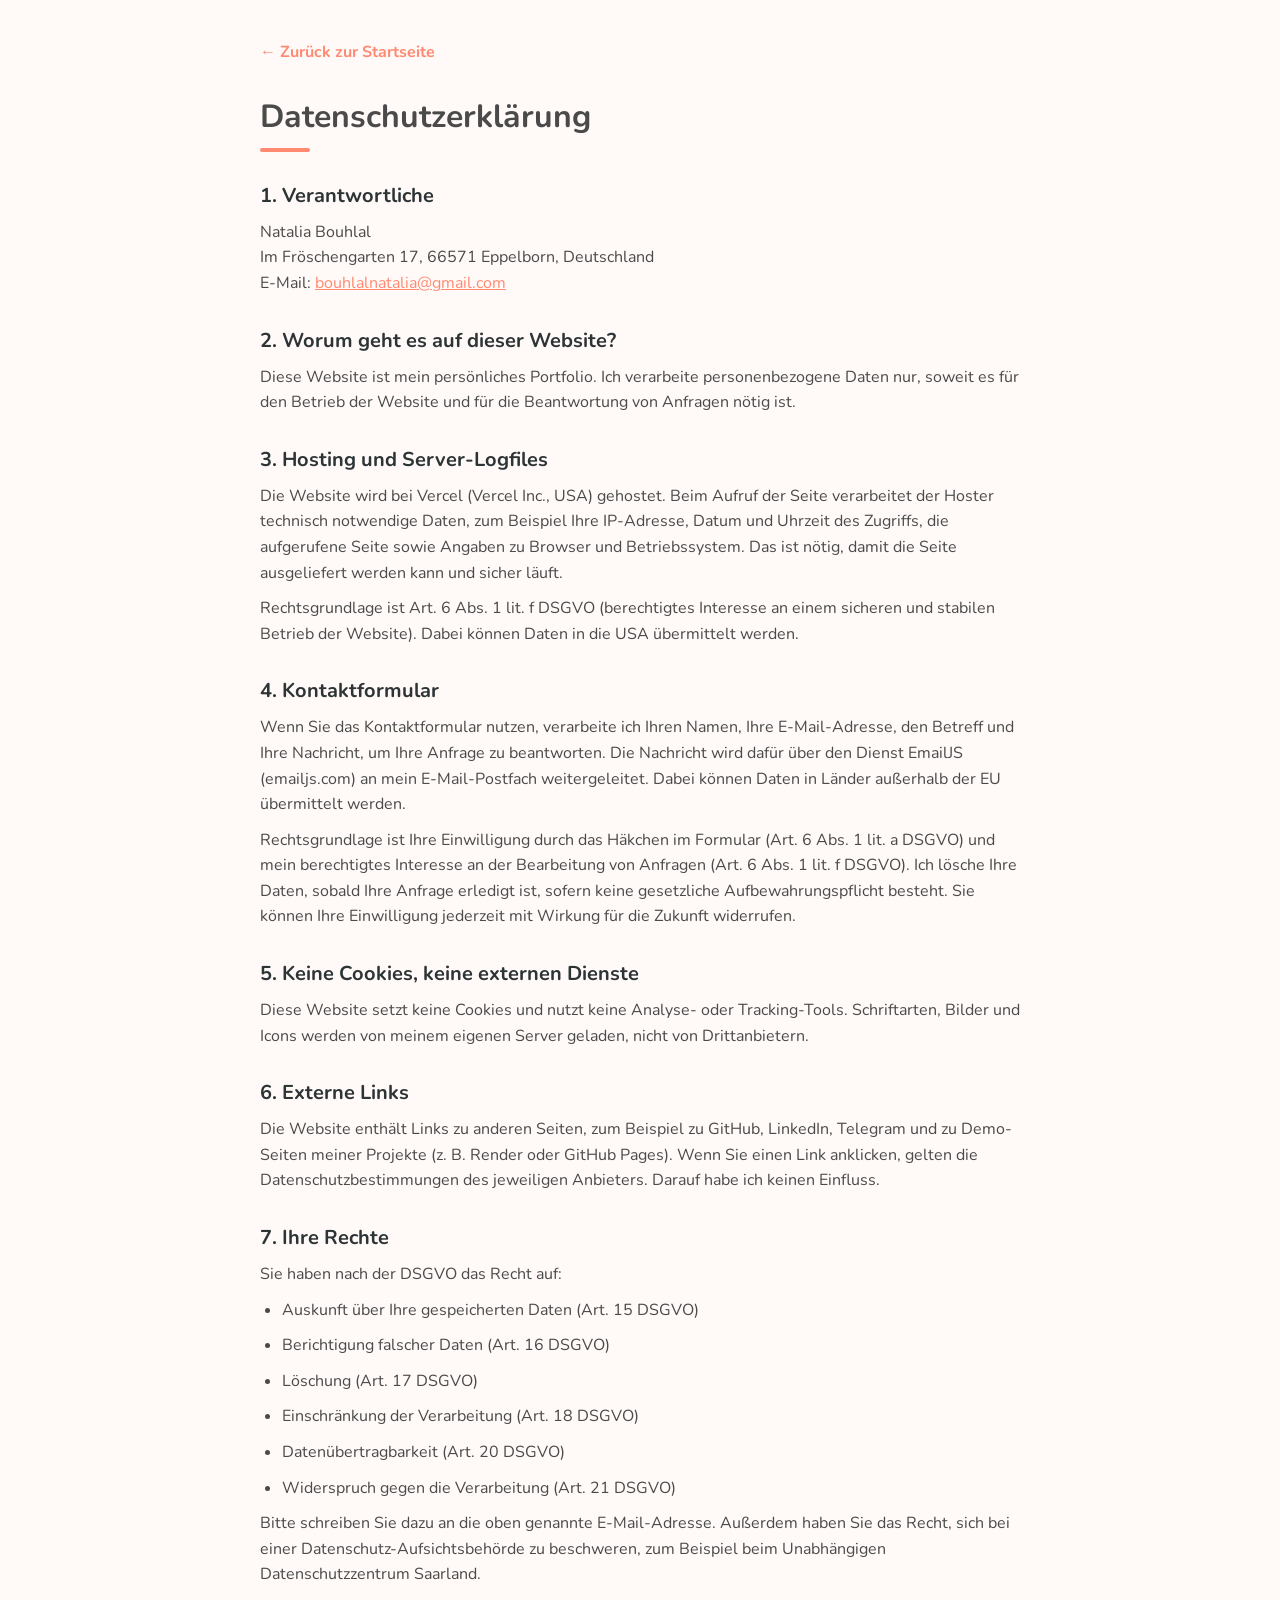
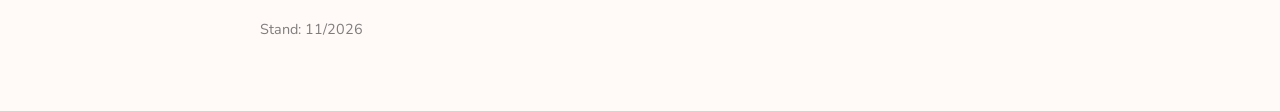
==== datenschutz.html @ 674a7974 "Add local Nunito fonts, favicon, and legal pages" ====
<!DOCTYPE html>
<html lang="de">

<head>
  <meta charset="UTF-8">
  <meta name="viewport" content="width=device-width, initial-scale=1.0">
  <title>Datenschutzerklärung | Natalia Bouhlal</title>
  <meta name="description" content="Datenschutzerklärung der Portfolio-Website von Natalia Bouhlal.">
  <link rel="icon" href="favicon.ico" type="image/x-icon">
  <link rel="stylesheet" href="style.css">
</head>

<body>
  <main class="legal-page">
    <a class="legal-back" href="index.html">← Zurück zur Startseite</a>

    <h1>Datenschutzerklärung</h1>

    <!--
      ENTWURF: Dieser Text beschreibt, was die Seite technisch tut.
      Bitte vor der Veröffentlichung mit einem Datenschutz-Generator
      (z. B. eRecht24) abgleichen und prüfen, besonders:
        - Abschnitt "Hosting" (Vertrag mit Vercel, Datenübermittlung in die USA)
        - Abschnitt "Kontaktformular" (Rechtsgrundlage, Löschfristen, EmailJS)
        - Name und Anschrift der zuständigen Aufsichtsbehörde
      Abschnitt "Keine Cookies, keine externen Dienste" stimmt nur, wenn die
      Schriftdateien im Ordner fonts/ liegen (siehe fonts/README.txt).
    -->

    <h2>1. Verantwortliche</h2>
    <p>
      Natalia Bouhlal<br>
      Im Fröschengarten 17, 66571 Eppelborn, Deutschland<br>
      E-Mail: <a href="mailto:bouhlalnatalia@gmail.com">bouhlalnatalia@gmail.com</a>
    </p>

    <h2>2. Worum geht es auf dieser Website?</h2>
    <p>
      Diese Website ist mein persönliches Portfolio. Ich verarbeite personenbezogene Daten nur,
      soweit es für den Betrieb der Website und für die Beantwortung von Anfragen nötig ist.
    </p>

    <h2>3. Hosting und Server-Logfiles</h2>
    <p>
      Die Website wird bei Vercel (Vercel Inc., USA) gehostet. Beim Aufruf der Seite verarbeitet der Hoster
      technisch notwendige Daten, zum Beispiel Ihre IP-Adresse, Datum und Uhrzeit des Zugriffs, die aufgerufene
      Seite sowie Angaben zu Browser und Betriebssystem. Das ist nötig, damit die Seite ausgeliefert werden kann
      und sicher läuft.
    </p>
    <p>
      Rechtsgrundlage ist Art. 6 Abs. 1 lit. f DSGVO (berechtigtes Interesse an einem sicheren und stabilen Betrieb
      der Website). Dabei können Daten in die USA übermittelt werden.
    </p>

    <h2>4. Kontaktformular</h2>
    <p>
      Wenn Sie das Kontaktformular nutzen, verarbeite ich Ihren Namen, Ihre E-Mail-Adresse, den Betreff und
      Ihre Nachricht, um Ihre Anfrage zu beantworten. Die Nachricht wird dafür über den Dienst EmailJS
      (emailjs.com) an mein E-Mail-Postfach weitergeleitet. Dabei können Daten in Länder außerhalb der EU
      übermittelt werden.
    </p>
    <p>
      Rechtsgrundlage ist Ihre Einwilligung durch das Häkchen im Formular (Art. 6 Abs. 1 lit. a DSGVO) und mein
      berechtigtes Interesse an der Bearbeitung von Anfragen (Art. 6 Abs. 1 lit. f DSGVO). Ich lösche Ihre Daten,
      sobald Ihre Anfrage erledigt ist, sofern keine gesetzliche Aufbewahrungspflicht besteht.
      Sie können Ihre Einwilligung jederzeit mit Wirkung für die Zukunft widerrufen.
    </p>

    <h2>5. Keine Cookies, keine externen Dienste</h2>
    <p>
      Diese Website setzt keine Cookies und nutzt keine Analyse- oder Tracking-Tools. Schriftarten, Bilder und Icons
      werden von meinem eigenen Server geladen, nicht von Drittanbietern.
    </p>

    <h2>6. Externe Links</h2>
    <p>
      Die Website enthält Links zu anderen Seiten, zum Beispiel zu GitHub, LinkedIn, Telegram und zu Demo-Seiten
      meiner Projekte (z. B. Render oder GitHub Pages). Wenn Sie einen Link anklicken, gelten die
      Datenschutzbestimmungen des jeweiligen Anbieters. Darauf habe ich keinen Einfluss.
    </p>

    <h2>7. Ihre Rechte</h2>
    <p>Sie haben nach der DSGVO das Recht auf:</p>
    <ul>
      <li>Auskunft über Ihre gespeicherten Daten (Art. 15 DSGVO)</li>
      <li>Berichtigung falscher Daten (Art. 16 DSGVO)</li>
      <li>Löschung (Art. 17 DSGVO)</li>
      <li>Einschränkung der Verarbeitung (Art. 18 DSGVO)</li>
      <li>Datenübertragbarkeit (Art. 20 DSGVO)</li>
      <li>Widerspruch gegen die Verarbeitung (Art. 21 DSGVO)</li>
    </ul>
    <p>
      Bitte schreiben Sie dazu an die oben genannte E-Mail-Adresse. Außerdem haben Sie das Recht, sich bei einer
      Datenschutz-Aufsichtsbehörde zu beschweren, zum Beispiel beim Unabhängigen Datenschutzzentrum Saarland.
    </p>

    <p class="legal-date">Stand: 11/2026</p>
  </main>
</body>

</html>
---- style.css ----
/*Глобальные стили*/
/* Schrift Nunito: lokal eingebunden (Dateien siehe fonts/README.txt) */
@font-face {
    font-family: 'Nunito';
    font-style: normal;
    font-weight: 200 1000;
    font-display: swap;
    src: url('./fonts/nunito-latin-wght-normal.woff2') format('woff2');
    unicode-range: U+0000-00FF, U+0131, U+0152-0153, U+02BB-02BC, U+02C6, U+02DA, U+02DC, U+0304, U+0308, U+0329, U+2000-206F, U+20AC, U+2122, U+2191, U+2193, U+2212, U+2215, U+FEFF, U+FFFD;
}
@font-face {
    font-family: 'Nunito';
    font-style: normal;
    font-weight: 200 1000;
    font-display: swap;
    src: url('./fonts/nunito-cyrillic-wght-normal.woff2') format('woff2');
    unicode-range: U+0301, U+0400-045F, U+0490-0491, U+04B0-04B1, U+2116;
}

* {
    margin: 0;
    padding: 0;
    box-sizing: border-box;
    font-family: 'Nunito', sans-serif;
}

html {
    scroll-behavior: smooth;
}

:root {
    --primary-color: #FF8A71;
    --accent-blue: #B4E1F0;
    --bg-light: #FFF9F8;
    --text-dark: #4A4A4A;
    --text-details: "Подробнее →";
}

body {
    background-color: var(--bg-light);
    color: var(--text-dark);
    line-height: 1.6;
    overflow-x: hidden;

}

/* Если переключили на EN */
body[data-lang="en"] {
    --text-details: "Details →";
}

/* Если переключили на DE */
body[data-lang="de"] {
    --text-details: "Details →";
}

/* Применяем к кнопке */
.btn-details::before {
    content: var(--text-details);
    display: inline-block;
    margin-right: 5px;
}


section {
    padding: 10px 15px;
    margin: 0 auto;
    width: 100%;
    max-width: 900px;
    width: 100%;
    scroll-margin-top: 80px;
    opacity: 0;
    transform: translateY(30px);
    transition: all 0.8s ease-out;
}

section.show {
    opacity: 1;
    transform: translateY(0);
}

h2 {
    font-size: clamp(1.5rem, 3vw, 2.5rem);
    color: #2D3436;
    margin-bottom: 30px;
    position: relative;
    scroll-margin-top: 80px;
}

h2::after {
    content: '';
    position: absolute;
    bottom: 3px;
    left: 3%;
    transform: translateX(-50%);
    width: 50px;
    height: 4px;
    background: var(--primary-color);
    border-radius: 2px;
}

/*Шапка профиля (Header & Navigation)*/

header {
    position: fixed;
    z-index: 999;
    width: 100%;
    top: 0;
    left: 0;
    background: rgba(255, 255, 255, 0.75);
    backdrop-filter: blur(12px);
    z-index: 1000;
    padding: 5px 5%;
    box-shadow: 0 2px 5px rgba(0, 0, 0, 0.05);
    transition: transform 0.3s ease, background 0.3s ease;

}

.navbar {
    display: flex;
    justify-content: space-between;
    align-items: center;
    padding: 0 clamp(10px, 3vw, 40px);
    position: relative;
    z-index: 1000;
}

/* Список меню */
.nav-menu {
    position: static;
    /* обычная позиция на больших экранах */
    display: flex;
    /* горизонтальный список */
    gap: 15px;
    margin: 0;
    padding: 0;
    list-style: none;
}

.burger.active+.nav-menu,
.nav-menu.active {
    opacity: 1;
    pointer-events: auto;
}

.nav-menu li a {
    position: relative;
    letter-spacing: 0.3px;
    text-decoration: none;
    color: #333;
    transition: color 0.3s;
}

.nav-menu li a::after {
    content: "";
    position: absolute;
    left: 0;
    bottom: -4px;
    width: 0%;
    height: 2px;
    background: var(--primary-color);
    transition: width 0.3s ease;
}

.nav-menu li a:hover::after {
    width: 100%;
    color: var(--primary-color);
}


/* Бургер */
.burger {
    display: none;
    flex-direction: column;
    gap: 5px;
    cursor: pointer;
    z-index: 1100;
}

.burger span {
    width: 25px;
    height: 3px;
    background: #333;
    border-radius: 2px;
    transition: all 0.3s ease;
}

/* анимация крестика */
.burger.active span:nth-child(1) {
    transform: rotate(45deg) translate(5px, 5px);
}

.burger.active span:nth-child(2) {
    opacity: 0;
}

.burger.active span:nth-child(3) {
    transform: rotate(-45deg) translate(5px, -5px);
}


.lang-switcher select {
    padding: 6px 35px;
    border-radius: 12px;
    border: 1px solid #ccc;
    background-color: white;
    font-size: 0.9rem;
    cursor: pointer;
    appearance: none;
    background-image: url('data:image/svg+xml;utf8,<svg fill="%23636E72" height="12" viewBox="0 0 24 24" width="12" xmlns="http://www.w3.org/2000/svg"><path d="M7 10l5 5 5-5z"/></svg>');
    background-repeat: no-repeat;
    background-position: right 10px center;
    background-size: 12px;
}


/* === Оверлей при открытом меню === */
.nav-overlay {
    position: fixed;
    top: 0;
    left: 0;
    width: 100%;
    height: 100%;
    background: rgba(0, 0, 0, 0.1);
    opacity: 0;
    pointer-events: none;
    transition: opacity 0.3s ease;
    z-index: 998;
}

.nav-overlay.active {
    opacity: 1;
    pointer-events: auto;
}

/* Кастомный выпадающий список */
/* === NAV RIGHT === */
.nav-right {
    display: flex;
    align-items: center;
}

/* === WRAPPER === */
.custom-select-wrapper {
    position: relative;
    width: 120px;
    font-size: 14px;
    user-select: none;
}

/* === SELECT CONTAINER === */
.custom-select {
    position: relative;
    cursor: pointer;
    z-index: 1000;
}

/* === SELECTED (VISIBLE PART) === */
.selected {
    display: flex;
    align-items: center;
    justify-content: space-between;
    gap: 8px;
    padding: 8px 12px;
    background: #fff;
    border: 1px solid #ddd;
    border-radius: 10px;

    transition: all 0.25s ease;
    box-shadow: 0 2px 6px rgba(0, 0, 0, 0.05);
}

.selected:active {
    transform: scale(0.97);
}

.selected:hover {
    border-color: #999;
}

/* Активное состояние */
.custom-select.open .selected {
    border-color: #666;
    box-shadow: 0 4px 14px rgba(0, 0, 0, 0.12);
}

/* === FLAG === */
.flag-img {
    width: 18px;
    height: 18px;
    object-fit: cover;
    border-radius: 50%;
    transition: transform 0.2s ease;
}

/* === LANGUAGE CODE === */
.lang-code {
    flex-grow: 1;
    font-weight: 500;
}

/* === ARROW === */
.arrow {
    font-size: 10px;
    transition: transform 0.25s ease;
}

/* Поворот стрелки */
.custom-select.open .arrow {
    transform: rotate(180deg);
}

/* === DROPDOWN === */
.options {
    position: absolute;
    top: 100%;
    left: 0;
    width: 100%;

    background: #fff;
    border: 1px solid rgba(0, 0, 0, 0.08);
    border-radius: 10px;

    list-style: none;
    padding: 6px 0;
    margin: 0;

    box-shadow: 0 6px 18px rgba(0, 0, 0, 0.1);
    z-index: 1001;

    /* анимация */
    opacity: 0;
    transform: translateY(-10px);
    pointer-events: none;
    transition: all 0.25s ease;
    backdrop-filter: blur(10px);
}

/* OPEN STATE */
.custom-select.open .options {
    opacity: 1;
    transform: translateY(0);
    pointer-events: auto;
}

/* === OPTION ITEM === */
.options li {
    display: flex;
    align-items: center;
    gap: 10px;

    padding: 8px 12px;
    margin: 2px 6px;
    border-radius: 6px;
    white-space: nowrap;
    cursor: pointer;
    transition: all 0.2s ease;
}

/* hover */
.options li:hover {
    background: #f5f5f5;
    transform: translateX(2px);
}

/* активный язык */
.options li.active {
    background: #e0e0e0;
    font-weight: 600;
    border-left: 3px solid #666;
}

.options li:hover .flag-img {
    transform: scale(1.1);
}

/* Главный экран (Hero Section)*/

#hero {
    position: relative;
    display: flex;
    align-items: center;
    justify-content: space-between;
    margin-top: 0px;
    border-radius: 0 0 20px 20px;
    padding: 0px;
    overflow: hidden;
    z-index: 1;
}

/* Живой градиент на фоне */
#hero::before {
    content: "";
    position: absolute;
    inset: -50%;
    z-index: -2;
    background: radial-gradient(circle at 20% 30%, #FFB496 0%, transparent 40%),
        radial-gradient(circle at 80% 70%, #B4E1F0 0%, transparent 40%),
        radial-gradient(circle at 50% 50%, #FFF0B4 0%, transparent 50%);
    filter: blur(80px);
    opacity: 0.4;
    animation: moveGradient 15s ease infinite alternate;
}

/* Анимированные пятна (Blobs) */
.blob {
    position: absolute;
    z-index: -1;
    filter: blur(40px);
    opacity: 0.7;
    animation: moveBlob 25s infinite alternate ease-in-out;
}

.blob-1 {
    width: 500px;
    height: 500px;
    background: #FF8A71;
    top: -10%;
    right: -5%;
    border-radius: 30% 70% 70% 30% / 30% 30% 70% 70%;
    animation-duration: 18s;
}

.blob-2 {
    width: 600px;
    height: 600px;
    background: #B4E1F0;
    bottom: -20%;
    left: -10%;
    border-radius: 50% 50% 20% 80% / 25% 80% 20% 75%;
    animation-duration: 22s;
}

.blob-3 {
    width: 350px;
    height: 350px;
    background: #FFF0B4;
    top: 20%;
    left: 15%;
    border-radius: 80% 20% 50% 50% / 50% 50% 80% 20%;
    animation-duration: 15s;
}

.hero-image img {
    width: 100%;
    max-width: clamp(220px, 40vw, 400px);
    height: auto;
    display: block;
    filter: drop-shadow(0 20px 50px rgba(0, 0, 0, 0.1));
    animation: fadeInPhoto 1.5s ease-out;
}

.hero-content {
    position: relative;
    z-index: 10;
    display: flex;
    flex-direction: column;
    align-items: center;
    text-align: center;
    gap: 0px;
}

.hero-content h1 {
    font-size: clamp(1.8rem, 4vw, 3rem);
    color: #2D3436;
    margin: 0;
    line-height: 1.2;
    white-space: nowrap;
}

.hero-content p {
    font-size: clamp(1rem, 1.8vw, 2rem);
    color: #636E72;
    margin: 0;
    line-height: 1.3;
}

#heroSubtitle {
    position: relative;

    display: block;
    width: 100%;
    margin-bottom: 30px;
    height: 4.5em;
}

#typing {
    position: absolute;
    top: 50%;
    left: 50%;
    transform: translate(-50%, -50%);
    width: 100%;
    text-align: center;
    font-size: 1.5rem;
    font-weight: 600;
    color: #636E72;
}

.btn {
    display: inline-block;
    padding: 15px 40px;
    border-radius: 30px;
    text-decoration: none;
    font-weight: bold;
    transition: 0.3s;
}

.hero-buttons {
    display: flex;
    gap: 30px;
    justify-content: center;
    align-items: center;
    flex-wrap: wrap;
}

.hero-buttons .btn {
    max-width: 280px;
    width: 100%;
    display: flex;
    justify-content: center;
    align-items: center;
    border-radius: 10px;
    /* Перекрываем общие 30px для этой секции */
    font-weight: 600;
    font-size: 1.2rem;
    box-shadow: 0 4px 15px rgba(0, 0, 0, 0.1);
}

.hero-buttons .btn-primary {
    background: #FF8A71;
    color: #fff;
    width: 270px;
    display: inline-block;
}

.hero-buttons .btn-secondary {
    background: #B4E1F0;
    color: #2D3436;
    display: inline-block;
    width: 270px;
}

.hero-buttons .btn:hover {
    transform: translateY(-3px);
}

.hero-buttons .btn-primary:hover {
    box-shadow: 0 10px 20px rgba(255, 138, 113, 0.4);
}

.hero-buttons .btn-secondary:hover {
    box-shadow: 0 10px 20px rgba(180, 225, 240, 0.4);
}

@keyframes moveBlob {
    0% {
        transform: translate(0, 0) rotate(0deg) scale(1);
    }

    50% {
        transform: translate(50px, 100px) rotate(90deg) scale(1.1);
    }

    100% {
        transform: translate(-30px, 20px) rotate(180deg) scale(1);
    }
}

@keyframes moveGradient {
    from {
        transform: rotate(0deg) scale(1);
    }

    to {
        transform: rotate(5deg) scale(1.1);
    }
}

@keyframes fadeInPhoto {
    from {
        opacity: 0;
        transform: translateX(50px);
    }

    to {
        opacity: 1;
        transform: translateX(0);
    }
}

/* Обо мне и Навыки (About & Skills)  */

#aboutText,
#aboutExtra1,
#aboutExtra2 {
    line-height: 1.6;
    color: #444;
    font-size: clamp(1rem, 1.2vw, 1.2rem);
    text-align: left;
    hyphens: none;
}

#about p strong {
    color: var(--primary-color);
    font-weight: 700;
}



.skills-title {
    font-size: clamp(1rem, 1.2vw, 1.5rem);
    font-weight: 700;
    color: #2D3436;
    position: relative;
    margin-top: 30px;
    margin-bottom: 35px;
}

.skills-title::after {
    content: '';
    position: absolute;
    bottom: -8px;
    left: 0;
    width: 50px;
    height: 4px;
    background: var(--primary-color);
    border-radius: 2px;
}

.bento-skills {
    display: grid;
    grid-template-columns: repeat(4, 1fr);
    grid-auto-rows: min-content;
    gap: 20px;
    width: 100%;
    max-width: 1200px;
    margin: 40px auto;
    align-items: stretch;
    justify-content: flex-start;
}

.item-front {
    grid-column: 1 / 3;
    grid-row: 1 / 3;
}

.item-back {
    grid-column: 3 / 5;
    grid-row: 1 / 2;
}

.item-db {
    grid-column: 3 / 4;
    grid-row: 2 / 3;
}

.item-ui {
    grid-column: 4 / 5;
    grid-row: 2 / 3;
}

.item-system {
    grid-column: 1 / 2;
    grid-row: 3 / 4;
}

.item-wide {
    grid-column: 2 / 4;
    grid-row: 3 / 4;
}

.card-softskills {
    grid-column: 4 / 5;
    grid-row: 3 / 4;
}

.bento-card {
    background: #ffffff;
    border-radius: 40px;
    padding: 30px;
    border: 1px solid rgba(0, 0, 0, 0.03);
    transition: transform 0.3s ease, box-shadow 0.3s ease;
    display: flex;
    flex-direction: column;
    justify-content: flex-start;
    height: 100%;
}

.bento-card:hover {
    transform: translateY(-5px);
    box-shadow: 0 15px 30px rgba(0, 0, 0, 0.05);
}

.card-content.centered {
    display: flex;
    flex-direction: column;
    align-items: center;
    justify-content: flex-start;
    text-align: center;
    gap: 10px;
    height: 100%;
}

.card-content-horizontal {
    display: flex;
    flex-direction: row;
    align-items: flex-start;
    justify-content: space-between;
    width: 100%;
    height: 100%;
    text-align: left;
}

.text-side {
    display: flex;
    flex-direction: column;
    gap: 5px;
}

.icons-side {
    display: flex;
    gap: 20px;
    align-items: center;
    margin: auto;
}

.ai-large-icon {
    width: 80px;
    height: auto;
    display: block;
    margin: 25px auto;
}

.skill-icon-med {
    height: 50px;
    width: auto;
}

.skill-icon-small {
    height: 40px;
    width: auto;
}

.icon-row,
.icon-row-med {
    display: flex;
    gap: 15px;
    margin: 10px 0;
}

.icon-row img {
    height: 35px;
}

.icon-row-med img {
    height: 45px;
}

.highlight-blue,
.highlight-teal {
    background: linear-gradient(135deg, #FFF9F5 0%, #FFEDDC 100%);
    border: 1px solid rgba(255, 142, 122, 0.35);
}

.highlight-green,
.highlight-purple {
    background: linear-gradient(135deg, #F9FDFF 0%, #E8F7FF 100%);
    border: 1px solid rgba(119, 204, 241, 0.4);
}

.highlight-orange,
.highlight-grey {
    background: linear-gradient(135deg, #FFFFFF 0%, #F5F5F5 100%);
    border: 1px solid rgba(0, 0, 0, 0.05);
}

.category {
    font-size: 10px;
    font-weight: 850;
    /* Делаем жирнее */
    text-transform: uppercase;
    letter-spacing: 1.5px;
    margin-bottom: 12px;
    display: block;
    color: #444;

}

.bento-card h3 {
    font-size: 1.3rem;
    font-weight: 700;
    margin: 0;
    color: #1a1a1a;
}

.description {
    font-size: 0.85rem;
    color: #777;
    margin-top: 8px;
    line-height: 1.4;
}

.main-tech-strip {
    display: flex;
    justify-content: center;
    align-items: center;
    flex-direction: column;
    gap: 10px;
    margin: 20px 0;
}

.tech-item-main {
    display: flex;

    align-items: center;
    gap: 30px;
}

.mini-label {
    font-size: 10px;
    font-weight: 800;
    color: #444;
    text-transform: uppercase;
    letter-spacing: 1.2px;
    opacity: 0.9;
}

.tech-item-main img {
    height: 60px;
}

.tech-item-main span {
    font-size: 10px;
    font-weight: 600;
    color: #999;
}

.foundations-strip {
    margin-top: auto;
    border-top: 1px solid #f0f0f0;
    padding-top: 15px;
    display: flex;
    flex-direction: column;
    align-items: center;
}

.foundations-icons img {
    height: 45px;
    opacity: 0.9;

    width: auto;
}

.foundations-icons {
    display: flex;
    gap: 25px;
    justify-content: center;
    margin-top: 15px;
}




/*Резюме и Опыт (Resume / Timeline)*/

.resume-container {
    display: flex;
    gap: 20px;
    align-items: flex-start;
    margin-top: 30px;
    flex-wrap: wrap;
}

.resume-column {
    flex: 1;
}

.timeline-item {
    background: white;
    padding: 20px;
    border-radius: 15px;
    border-left: 4px solid var(--primary-color);
    box-shadow: 0 5px 15px rgba(0, 0, 0, 0.05);
    margin-bottom: 20px;
    transition: transform 0.3s ease;
    height: auto;
    min-height: min-content;
    display: flex;
    flex-direction: column;
}

.timeline-item:hover {
    transform: translateX(5px);
}

.timeline-date {
    color: var(--primary-color);
    font-weight: 800;
    font-size: 0.85rem;
}


.accordion-button {
    background: #f1f3f5;
    border: none;
    border-radius: 5px;
    color: var(--primary-color);
    cursor: pointer;
    font-weight: bold;
    margin-top: 10px;
    padding: 5px 10px;
    width: 100%;
    text-align: left;
    display: flex;
    justify-content: space-between;
}

.accordion-content {
    display: block;
    max-height: 0;
    opacity: 0;
    overflow: hidden;
    transition: max-height 0.4s cubic-bezier(0.4, 0, 0.2, 1), opacity 0.3s ease;
    padding: 0;
    margin: 0;
}

.accordion-content.is-visible {
    max-height: 1000px;
    opacity: 1;
    border-top: 1px solid #eee;
    margin-top: 5px;
}

.accordion-inner {
    padding: 15px 20px;
    opacity: 0;
    transform: translateY(-5px);
    transition: opacity 0.3s ease, transform 0.3s ease;
}

.accordion-content.is-visible .accordion-inner {
    opacity: 1;
    transform: translateY(0);
    transition-delay: 0.1s;
}


.lang-accordion-btn {
    cursor: pointer;
    display: flex;
    align-items: center;
    justify-content: space-between;
    gap: 10px;
    width: 100%;
    padding: 12px 15px;
    background: #f8f9fa;
    border: 1px solid #ddd;
    border-radius: 5px;
    font-weight: bold;
    margin-top: 10px;
    transition: background-color 0.3s ease, border-color 0.3s ease;
}

.lang-accordion-btn:hover {
    background: #e9ecef;
}


.accordion-content ul {
    list-style-type: disc;
    margin-left: 20px;
    padding-left: 0;
}

.accordion-content li {
    margin-bottom: 8px;
    display: list-item;

}


.icon-arrow {
    display: inline-block;
    transition: transform 0.3s ease;
}


.accordion-content a {
    display: inline-flex;
    align-items: center;
    margin-top: 10px;
    padding: 6px 12px;
    background-color: #f8f9fa;
    color: #0056b3;
    border: 1px solid #dee2e6;
    border-radius: 6px;
    text-decoration: none;
    font-size: 0.9em;
    font-weight: 500;
    transition: all 0.2s ease;
}

.accordion-content a:hover {
    background-color: #0056b3;
    color: #ffffff;
    border-color: #004a9b;
}


.accordion-content a::after {
    content: " ↗";
    margin-left: 5px;
    font-size: 0.8em;
}

/*Секция Проектов (Projects Slider)*/

#projects {
    padding: 20px 0;
    background-color: #fcfcfc;
}

#projectsTitle,
.projects-title {

    margin-left: 20px;
}

/* Оболочка слайдера */
.slider-wrapper {
    position: relative;
    display: flex;
    align-items: center;
    justify-content: center;
    /* Центрируем содержимое */
    gap: 20px;
    margin-top: 20px;
    width: 100%;
    flex-wrap: wrap;
}

.slider-window {
    flex: 1;
    min-width: 300px;
    overflow: hidden;
    position: relative;
    border-radius: 20px;
}

.project-cards {
    display: flex;
    flex-direction: row;
    height: 100%;
    transition: transform 0.5s ease-out;
}

.project-card {
    min-width: 100%;
    width: 100%;
    flex-shrink: 0;
    display: flex;
    flex-direction: column;
    background: #fff;
    padding: 20px;
    box-sizing: border-box;
}

.project-image {
    width: 100%;
    height: 320px;
    overflow: hidden;
    border-bottom: 1px solid #eee;
    background-color: #f9f9f9;
    position: relative;
}

.project-image img {
    width: 100%;
    height: auto;
    display: block;
    transition: transform 4s ease-in-out;
}

.project-card:hover .project-image img {
    transform: translateY(calc(-100% + 320px));
}

.project-info {
    padding: 25px 35px;
    flex-grow: 1;
    display: flex;
    flex-direction: column;
    gap: 15px;
}

.project-info h3 {
    font-size: 1.8rem;
    color: #2d3436;
    margin-bottom: 5px;
}

.btn-details {
    background: none;
    border: none;
    color: #FF8A71;
    font-size: 1.3rem;
    font-weight: 600;
    cursor: pointer;
    text-align: left;
    transition: 0.3s;
    margin-bottom: 10px;
}

.btn-details:hover {
    color: #333;
    transform: translateX(5px);
}

.project-links {
    display: flex;
    gap: 20px;
    margin-top: auto;
}

.project-links a {
    flex: 1;
    text-align: center;
    padding: 14px;
    border-radius: 12px;
    text-decoration: none;
    font-weight: bold;
    transition: 0.3s;
}

.btn-git {
    background: #24292e;
    color: #fff;
}

.btn-live {
    background: #FF8A71;
    color: #fff;
}

.btn-git:hover,
.btn-live:hover {
    opacity: 0.9;
    transform: translateY(-3px);
    box-shadow: 0 5px 15px rgba(0, 0, 0, 0.1);
}

.nav-btn {
    background-color: #FF8A71;
    color: white;
    border: none;
    width: 50px;
    height: 50px;
    border-radius: 50%;
    cursor: pointer;
    display: flex;
    align-items: center;
    justify-content: center;
    font-size: 22px;
    box-shadow: 0 4px 12px rgba(255, 138, 113, 0.3);
    transition: 0.3s;
}

.nav-btn:hover {
    background-color: #e57b65;
    transform: scale(1.1);
}

.slider-dots {
    width: 100%;
    display: flex;
    justify-content: center;
    gap: 12px;
    margin-top: 30px;
}

.dot {
    width: 12px;
    height: 12px;
    background-color: #ddd;
    border-radius: 50%;
    cursor: pointer;
    transition: 0.3s;
}

.dot.active {
    background-color: #FF8A71;
    transform: scale(1.4);
}


/*Контакты и Футер (Contact & Footer)*/
#contact {
    position: relative;
    background: linear-gradient(rgba(255, 236, 229, 0.6), rgba(255, 236, 229, 0.6)),
        url('./img/unnamed.webp');
    background-size: cover;
    background-position: center;
    padding: 20px 25px;
    border-radius: 20px;
    text-align: center;
    overflow: hidden;
    z-index: 1;
}

#contact::before {
    content: '';
    position: absolute;
    width: 600px;
    height: 600px;
    background: radial-gradient(circle, rgba(255, 138, 113, 0.5) 0%, rgba(255, 138, 113, 0) 70%);
    top: -250px;
    left: -200px;
    z-index: -1;
    pointer-events: none;
}

.contact-header {
    display: flex;
    align-items: center;
    justify-content: center;
    gap: 20px;
    margin: 40px;
}

.contact-title {
    background: #84CDEE;
    color: white;
    padding: 10px 35px;
    border-radius: 10px;
    box-shadow: 0 4px 15px rgba(0, 0, 0, 0.05);
    font-weight: 600;
    width: 550px;
    text-align: center;
    white-space: nowrap;
    margin: 0 auto;
}

#contact .contact-title::after {
    display: none;
}

.line {
    flex-grow: 1;
    height: 1px;
    background: rgba(0, 0, 0, 0.1);
}

.input-row {
    display: flex;
    gap: 20px;
    margin-bottom: 20px;
}

input,
textarea {
    width: 100%;
    padding: 18px 25px;
    border-radius: 15px;
    border: 1px solid transparent;
    outline: none;
    transition: 0.3s;
    background: rgba(255, 255, 255, 0.85);
    backdrop-filter: blur(5px);
    border: 1px solid rgba(255, 255, 255, 0.3);
    color: #333;
}

input:focus,
textarea:focus {
    border-color: #84CDEE;

    background: rgba(255, 255, 255, 0.95);
    box-shadow: 0 0 15px rgba(132, 205, 238, 0.2);
}

input::placeholder,
textarea::placeholder {
    color: #888;
}

textarea {
    height: 150px;
    border-radius: 20px;
    resize: none;
    margin-bottom: 20px;
}

.btn-submit {
    background: #FF8A71;
    color: white;
    border: none;
    padding: 16px 60px;
    border-radius: 10px;
    font-weight: bold;
    cursor: pointer;
    transition: 0.3s;
    display: inline-block;
    width: 240px;
    font-size: 20px;

}

.btn-submit:hover {
    transform: translateY(-2px);
    box-shadow: 0 5px 15px rgba(255, 138, 113, 0.3);
}

.social-icons {
    display: flex;
    justify-content: center;
    gap: 20px;
    margin-top: 25px;
}

.icon-circle {
    width: 45px;
    height: 45px;
    background: white;
    border-radius: 50%;
    display: flex;
    align-items: center;
    justify-content: center;
    text-decoration: none;
    transition: 0.3s;
    box-shadow: 0 4px 10px rgba(0, 0, 0, 0.05);
}

.icon-circle:hover {
    transform: translateY(-3px);
}

.icon-circle:nth-child(1) {
    color: #181717;
}

.icon-circle:nth-child(2) {
    color: #0A66C2;
}

.icon-circle:nth-child(3) {
    color: #0088CC;
}

.icon-circle:nth-child(1):hover {
    background-color: #181717;
    color: #fff;
}

.icon-circle:nth-child(2):hover {
    background-color: #0A66C2;
    color: #fff;
}

.icon-circle:nth-child(3):hover {
    background-color: #0088CC;
    color: #fff;
}

footer {
    padding: 20px;
    text-align: center;
    opacity: 0.6;
    font-size: 0.9rem;




}



.modal {
    display: none;
    position: fixed;
    z-index: 10000;
    left: 0;
    top: 0;
    width: 100%;
    height: 100%;
    background-color: rgba(0, 0, 0, 0.85);
    opacity: 0;
    transition: opacity 0.3s ease;
}

.modal.show {
    display: block;
    opacity: 1;
}

.modal-content {
    background-color: #ffffff;
    margin: 5vh auto;
    border-radius: 20px;
    width: 90%;
    max-width: 1000px;
    position: relative;
    box-shadow: 0 25px 60px rgba(0, 0, 0, 0.5);
    overflow: hidden;
}

.modal-content .close-modal {
    position: absolute;
    top: 20px;
    right: 20px;
    font-size: 30px;
    font-weight: bold;
    color: #ccc;
    cursor: pointer;
    z-index: 10001;
    background: white;
    width: 40px;
    height: 40px;
    display: flex;
    align-items: center;
    justify-content: center;
    border-radius: 50%;
    transition: 0.3s;
    box-shadow: 0 2px 10px rgba(0, 0, 0, 0.1);
}

.modal-content .close-modal:hover {
    color: #FF8A71;
    transform: rotate(90deg) scale(1.1);
}

/* 4. ВНУТРЕННЯЯ ЧАСТЬ (СКРОЛЛ) */
.modal-body {
    max-height: 85vh;
    overflow-y: auto;
    padding: 40px;
}

.modal-body::-webkit-scrollbar {
    width: 8px;
}

.modal-body::-webkit-scrollbar-track {
    background: #f1f1f1;
}

.modal-body::-webkit-scrollbar-thumb {
    background-color: #FF8A71;
    border-radius: 10px;
}

.modal-highlights-data,
#modalHighlights {
    list-style-type: none;
    padding-left: 0;
    margin-left: 0;
}

/* 5. ЗАГОЛОВОК И ТЕГИ */
#modalTitle {
    font-size: 2.2rem;
    color: #2d3436;
    margin-bottom: 15px;
    margin-top: 10px;
    font-weight: 800;
}

#modalTags {
    display: flex;
    flex-wrap: wrap;
    gap: 10px;
    margin-bottom: 25px;
    padding-bottom: 20px;
    border-bottom: 1px solid #eee;
}

#modalTags span {
    background: #f8f9fa;
    color: #636e72;
    padding: 6px 16px;
    border-radius: 50px;
    font-size: 0.9rem;
    font-weight: 600;
    border: 1px solid #eee;
    transition: 0.3s;
}

#modalTags span:hover {
    background: #FF8A71;
    color: white;
    border-color: #FF8A71;
}

/* 6. ТЕКСТОВЫЕ БЛОКИ */
.modal-body h3 {
    font-size: 1.3rem;
    color: #2d3436;
    margin-top: 30px;
    margin-bottom: 15px;
    border-bottom: 2px solid #f5f5f5;
    padding-bottom: 8px;
}

.modal-desc-text {
    font-size: 1.1rem;
    line-height: 1.7;
    color: #636e72;
    text-align: justify;
}

/* 7. ОСОБЕННОСТИ (Список) */
.feature-small {
    font-size: 1.1rem;
    line-height: 1.7;
    color: #636e72;
    text-align: justify;
    position: relative;
    padding-left: 25px;
    margin-bottom: 18px;
    list-style: none;
}

.feature-small::before {
    content: "";
    position: absolute;
    left: 0;
    top: 15px;
    width: 6px;
    height: 6px;
    background-color: #FF8A71;
    border-radius: 50%;
    transform: translateY(-50%);
}

.feature-small strong {
    color: #2d3436;
    font-weight: 700;
}



@media (max-width: 1000px) {

    header {
        padding-right: 0;

    }

    header .navbar {
        display: flex;
        justify-content: space-between;
        align-items: center;
        width: 100%;
        padding-right: 10px;
    }

    .burger {
        display: flex;
        z-index: 1001;
    }

    .nav-menu {
        position: absolute;
        top: 100%;
        left: -37px;
        width: 100%;
        list-style: none;
        margin: 0;
        padding: 0;
        background: #fff;
        box-shadow: 0 4px 12px rgba(0, 0, 0, 0.1);
        border-radius: 0 0 10px 10px;
        opacity: 0;
        pointer-events: none;
        transform: translateY(0);
        transition: all 0.25s ease;
        z-index: 999;
        display: flex;
        gap: 15px;
        flex-shrink: 0;
        flex-direction: column;
    }

    .burger.active+.nav-menu,
    .nav-menu.active {
        opacity: 1;
        pointer-events: all;
        transform: translateY(0);
        width: 50%;
    }

    .nav-menu li {
        width: 100%;
        opacity: 0;
        transform: translateX(-20px);
        transition: 0.4s ease;
        border-bottom: 1px solid #f9f9f9;
    }

    .nav-menu.active li {
        opacity: 1;
        transform: translateX(0);
    }

    .nav-menu.active li:nth-child(1) {
        transition-delay: 0.05s;
    }

    .nav-menu.active li:nth-child(2) {
        transition-delay: 0.1s;
    }

    .nav-menu.active li:nth-child(3) {
        transition-delay: 0.15s;
    }

    .nav-menu.active li:nth-child(4) {
        transition-delay: 0.2s;
    }

    .nav-menu.active li:nth-child(5) {
        transition-delay: 0.25s;
    }

    .nav-menu li a {
        display: block;
        padding: 15px 30px;
        font-size: clamp(12px, 2vw, 20px);
        color: #333;
        text-transform: uppercase;
    }




    .slider-wrapper {
        display: grid;
        grid-template-areas:
            "window window window"
            "prev dots next";
        justify-items: center;
        align-items: center;
    }

    .slider-window {
        order: 1;
        width: 100%;
    }

    .nav-btn.prev {
        order: 2;
    }

    .slider-dots {
        order: 3;
    }

    .nav-btn.next {
        order: 4;
    }

    .nav-btn {
        position: static;
        display: flex;
        width: 45px;
        height: 45px;
        margin: 0;
    }



    .slider-window {
        grid-area: window;
    }

    #prevBtn {
        grid-area: prev;
    }

    #sliderDots {
        grid-area: dots;
        margin: 0 10px;
    }

    #nextBtn {
        grid-area: next;
    }
}


@media (max-width: 768px) {


    #hero {
        flex-direction: column;
        align-items: center;
        justify-content: center;
        padding: 20px;
        gap: 30px;
        text-align: center;
    }

    .hero-image {
        order: -1;
        border-radius: 50%;
    }

    .hero-image img {
        max-width: 260px;
        border-radius: 50%;
    }

    .hero-content {
        gap: 20px;
    }

    .hero-content h1 {
        white-space: normal;
        font-size: 1.8rem;
    }

    #heroSubtitle {

        height: 4em;
        margin-bottom: 25px;
    }

    #typing {
        font-size: 1.3rem;
        text-align: center;
        white-space: normal;
    }

    .hero-buttons .btn {
        width: 100%;
        max-width: 300px;
        height: 55px;
        display: flex;
        align-items: center;
        justify-content: center;
        white-space: nowrap;
    }

    .blob-1 {
        width: 300px;
        height: 300px;
    }

    .blob-2 {
        width: 350px;
        height: 350px;
    }

    .blob-3 {
        width: 200px;
        height: 200px;
    }

    .bento-skills {
        grid-template-columns: repeat(2, 1fr);
    }

    .item-front,
    .item-back,
    .item-db,
    .item-ui,
    .item-system,
    .item-wide,
    .card-softskills {
        grid-column: span 2;
        grid-row: auto;
    }


    .card-content-horizontal {
        gap: 100px;
    }

    .icons-side {
        gap: 50px;

    }

    .item-db,
    .item-ui,
    .item-system,
    .card-softskills {
        grid-column: span 1;
    }

    .resume-container {
        flex-direction: column;
        gap: 20px;
    }

    .resume-column {
        width: 100%;
    }

    .timeline-item {
        padding: 15px;
    }

    .accordion-button,
    .lang-accordion-btn {
        font-size: 0.9rem;
        padding: 10px;
    }

    .accordion-inner {
        padding: 10px 15px;
    }

    .skill {
        max-width: 70px;
    }

    .skill img {
        width: 40px;
        height: 40px;
    }

    .skill span {
        font-size: 0.75rem;
        white-space: normal;
    }

    #aboutText,
    #aboutExtra1,
    #aboutExtra2 {
        text-align: justify;
        hyphens: auto;
        text-justify: inter-word;
    }

    .skills {
        grid-template-columns: repeat(auto-fit, minmax(70px, 90px));
        gap: 20px;
    }

    .skill {
        padding: 12px 8px;
        border-radius: 14px;
    }

    .skill img {
        width: 40px;
        height: 40px;
    }

    .skill span {
        font-size: 0.7rem;
    }

    h2 {
        margin-top: 10px;
        margin-bottom: 20px;
    }

    .skills-title {
        margin-top: 10px;
        margin-bottom: 20px;
    }



    .project-card {
        padding: 15px;
    }

    .project-info {
        padding: 20px;
    }

    .project-info h3 {
        font-size: 1.5rem;
    }

    .project-image {
        height: 250px;
    }

    .project-card:hover .project-image img {
        transform: translateY(calc(-100% + 250px));
    }

    .nav-btn {
        width: 40px;
        height: 40px;
        font-size: 18px;
    }

    #contact::before {
        width: 400px;
        height: 400px;
        top: -100px;
        left: -100px;
    }

    .contact-header {
        margin: 30px 10px;
        gap: 15px;
    }

    .contact-title {
        width: auto;
        min-width: 300px;
        padding: 10px 25px;
        font-size: 1.4rem;
        white-space: nowrap;
    }

    .line {
        display: block;
    }

    .input-row {
        display: grid;
        grid-template-columns: 1fr 1fr;
        gap: 15px;
        margin-bottom: 15px;
    }

    #contactSubject {
        grid-column: span 2;
    }

    input,
    textarea {
        padding: 15px 20px;
    }

    .btn-submit {
        width: 100%;
        max-width: 400px;
        margin: 0 auto;
        display: block;
    }

    .social-icons {
        margin-top: 40px;
        gap: 30px;
    }
}

@media (max-width: 480px) {
    .bento-skills {
        grid-template-columns: 1fr;
        gap: 15px;
    }

    .item-front,
    .item-back,
    .item-db,
    .item-ui,
    .item-system,
    .item-wide,
    .card-softskills {
        grid-column: span 1;
    }

    .bento-card {
        padding: 20px;
        border-radius: 30px;
    }

    .card-content-horizontal {
        flex-direction: column;
        align-items: center;
        text-align: center;
        gap: 20px;
    }

    .ai-large-icon {
        margin: 15px auto 0;
    }
}


@media screen and (max-width: 468px) {

    section {
        padding: 5px 20px;
        margin: 0px auto;
    }

    h2 {
        text-align: center;
        width: 100%;
        display: block;
    }

    h2::after,
    #projectsTitle::after {
        display: none;
    }

    .hero-image img {
        max-width: 200px;
    }

    .hero-content h1 {
        font-size: 1.5rem;
    }

    #heroSubtitle {
        font-size: 1rem;
    }

    .blob {
        opacity: 0.4;
    }

    .skills {
        grid-template-columns: repeat(2, 1fr);
        gap: 15px;
        justify-items: center;
    }

    .skill {
        padding: 10px;
        border-radius: 12px;
    }

    .skill img {
        width: 35px;
        height: 35px;
    }

    .skill span {
        font-size: 0.65rem;
    }

    .icon-row,
    .icon-row-med {
        gap: 25px;
    }

    .icons-side {
        gap: 30px;
    }

    #projects {
        padding: 15px 10px;
    }

    #projects .container {
        display: flex;
        flex-direction: column;
        align-items: center;
        padding-top: 0px;
    }

    #projectsTitle {
        order: 0;
        margin-bottom: 5px;
    }

    .project-card {
        padding: 12px;
    }

    .project-image {
        height: 180px;
    }

    .project-info h3 {
        font-size: 1.1rem;
    }

    .project-links {
        display: flex;
        flex-direction: column;
        gap: 8px;
    }

    #contact {
        padding: 30px 10px;
    }

    .contact-header {
        flex-direction: column;
        gap: 10px;
        margin: 20px 0;
    }

    .contact-header .line {
        display: none;
    }

    .contact-title {
        width: 100%;
        max-width: 100%;
        margin: 0 auto;
        padding: 12px 15px;
        font-size: 1.1rem;
        white-space: normal;
        display: block;
    }

    .input-row {
        grid-template-columns: 1fr;
        gap: 12px;
        margin-bottom: 12px;
    }

    #contactSubject {
        grid-column: auto;
    }

    input,
    textarea {
        padding: 15px;
        font-size: 16px;
        border-radius: 12px;
    }

    textarea {
        height: 120px;
        margin-bottom: 20px;
    }

    .btn-submit {
        width: 100%;
        margin: 0 auto;
        padding: 15px;
        font-size: 18px;
        display: block;
    }

    .social-icons {
        margin-top: 30px;
        gap: 15px;
    }

    .icon-circle {
        width: 48px;
        height: 48px;
    }

    #contact::before {
        width: 300px;
        height: 300px;
        top: -50px;
        left: -50px;
    }
}

@media screen and (max-width: 400px) {

    .selected .lang-code,
    .selected .arrow {
        display: none;
    }

    .selected {
        padding: 4px;
        justify-content: center;
        border: none;
        border-radius: none;
        transition: all 0.25s ease;
        box-shadow: 0 2px 6px rgba(0, 0, 0, 0.05);
    }

    .custom-select-wrapper {
        width: 40px;
    }

    .flag-img {
        width: 24px;
        height: 24px;
    }

    .options {
        min-width: 40px;
        padding: 4px 0;
    }

    .options li {
        padding: 6px 0;
        justify-content: center;
        gap: 0;
        font-size: 0;
    }

    .options li .flag-img {
        width: 24px;
        height: 24px;
    }

    .options li:hover,
    .options li.active {
        transform: none;
        border-left: none;
    }

    .nav-menu {
        display: block;
        border-radius: 0;
    }

    .nav-menu ul li {
        width: 100%;
        text-align: left;
        padding: 12px 0;
    }

    .nav-menu.active {
        top: 36px;
    }

    .hero-buttons {

        padding-bottom: 10px;
    }
}

/* === Icons (inline SVG, Font Awesome Free, CC BY 4.0) === */
.icon-circle .icon {
    width: 22px;
    height: 22px;
    fill: currentColor;
}

/* === Einwilligung im Kontaktformular === */
.contact-form .consent {
    display: flex;
    align-items: flex-start;
    gap: 10px;
    text-align: left;
    font-size: 0.85rem;
    line-height: 1.4;
    margin: 14px 0 6px;
    cursor: pointer;
}
.contact-form .consent input[type="checkbox"] {
    width: 18px;
    height: 18px;
    min-width: 18px;
    padding: 0;
    margin-top: 2px;
    accent-color: var(--primary-color);
}
.contact-form .consent a {
    color: var(--primary-color);
    font-weight: 600;
}

/* === Footer-Links === */
.footer-legal {
    margin-top: 6px;
}
.footer-legal a {
    color: inherit;
    text-decoration: underline;
}
.footer-legal a:hover {
    color: var(--primary-color);
}

/* === Rechtliche Seiten (Impressum / Datenschutz) === */
.legal-page {
    max-width: 800px;
    margin: 0 auto;
    padding: 40px 20px 60px;
}
.legal-back {
    display: inline-block;
    margin-bottom: 25px;
    color: var(--primary-color);
    font-weight: 700;
    text-decoration: none;
}
.legal-back:hover {
    text-decoration: underline;
}
.legal-page h1 {
    font-size: 2rem;
    margin-bottom: 20px;
    position: relative;
    padding-bottom: 10px;
}
.legal-page h1::after {
    content: '';
    position: absolute;
    left: 0;
    bottom: 0;
    width: 50px;
    height: 4px;
    border-radius: 2px;
    background: var(--primary-color);
}
.legal-page h2 {
    font-size: 1.25rem;
    margin: 28px 0 8px;
}
.legal-page p,
.legal-page li {
    margin-bottom: 10px;
}
.legal-page ul {
    padding-left: 22px;
    margin-bottom: 10px;
}
.legal-page a {
    color: var(--primary-color);
}
.legal-page .legal-date {
    margin-top: 30px;
    font-size: 0.9rem;
    opacity: 0.7;
}

.legal-page h2::after,
.legal-page h2::before {
    content: none;
    display: none;
}
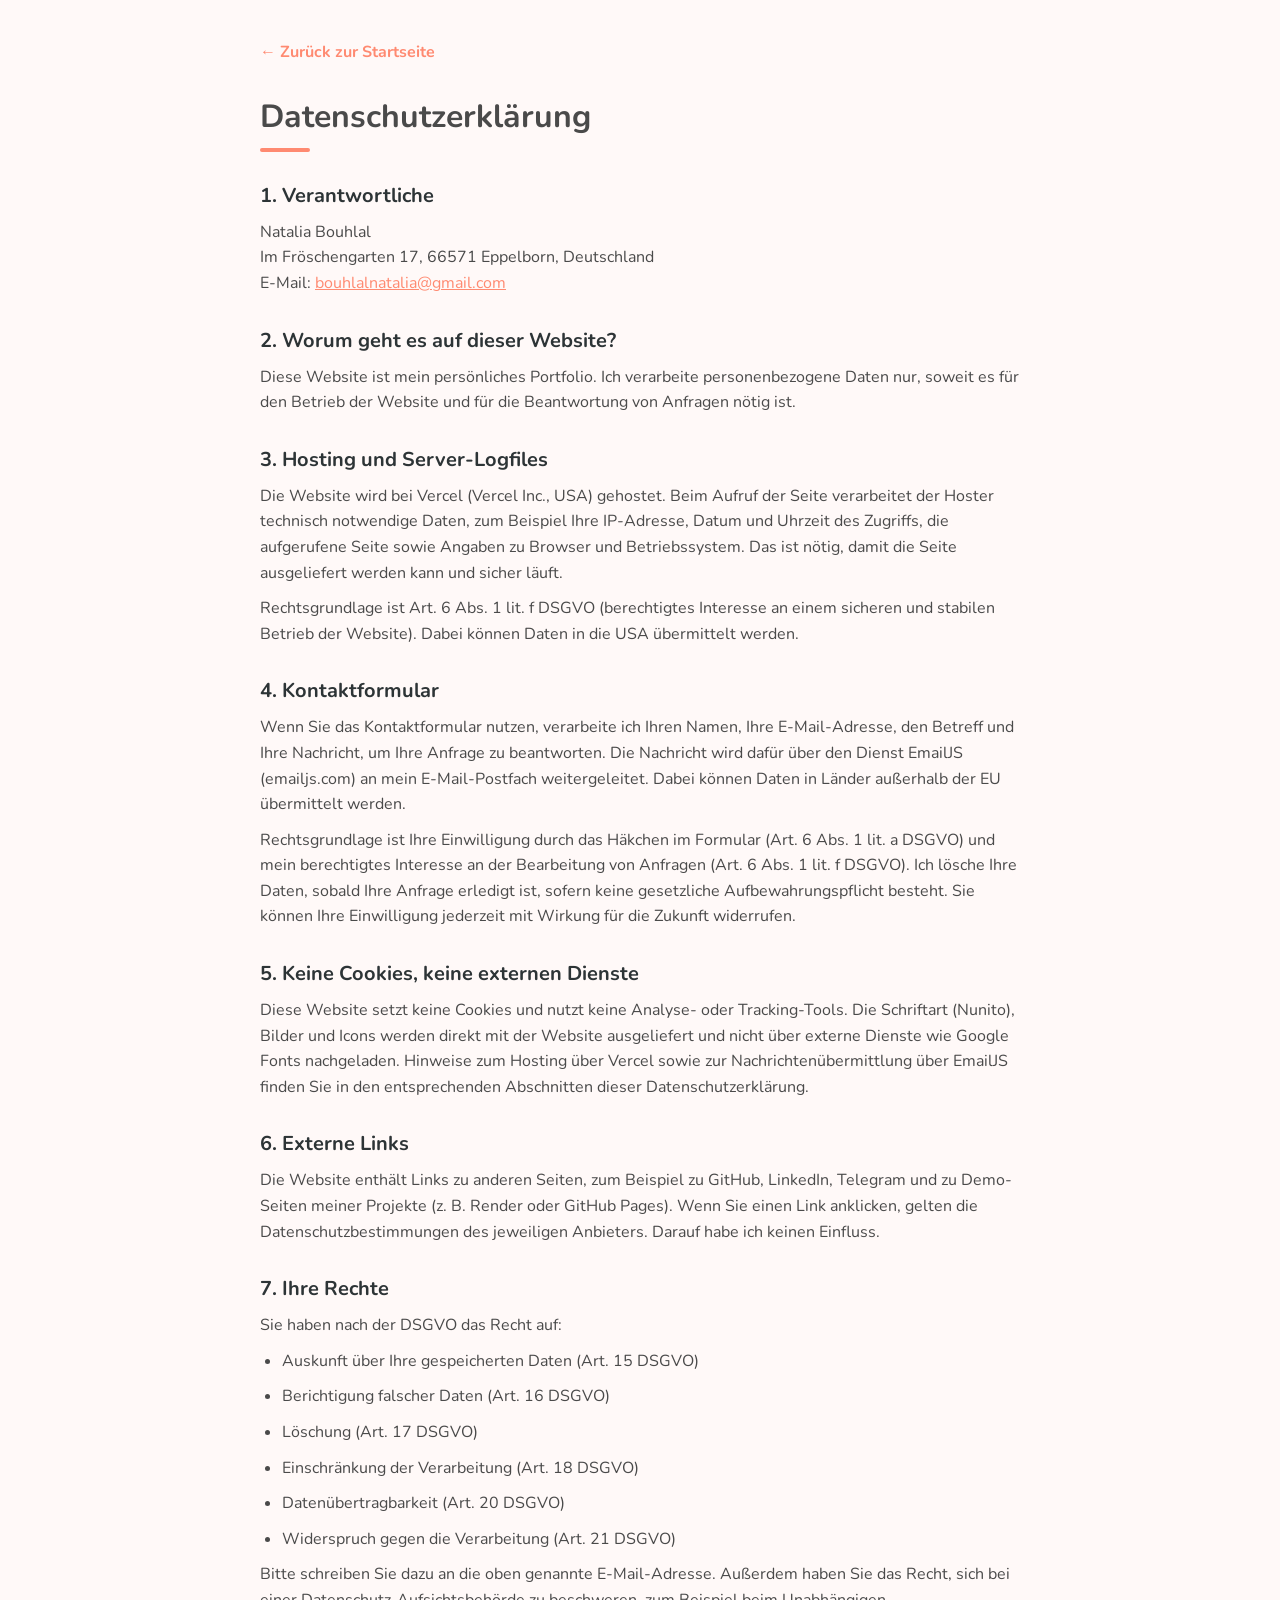
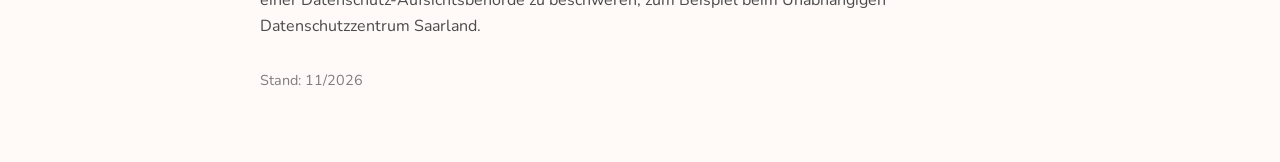
==== commit 3f63f757: "Update legal pages and favicon path" ====
--- a/datenschutz.html
+++ b/datenschutz.html
@@ -6,7 +6,7 @@
   <meta name="viewport" content="width=device-width, initial-scale=1.0">
   <title>Datenschutzerklärung | Natalia Bouhlal</title>
   <meta name="description" content="Datenschutzerklärung der Portfolio-Website von Natalia Bouhlal.">
-  <link rel="icon" href="favicon.ico" type="image/x-icon">
+  <link rel="icon" type="image/svg+xml" href="favicon.svg">
   <link rel="stylesheet" href="style.css">
 </head>
 
@@ -15,17 +15,6 @@
     <a class="legal-back" href="index.html">← Zurück zur Startseite</a>
 
     <h1>Datenschutzerklärung</h1>
-
-    <!--
-      ENTWURF: Dieser Text beschreibt, was die Seite technisch tut.
-      Bitte vor der Veröffentlichung mit einem Datenschutz-Generator
-      (z. B. eRecht24) abgleichen und prüfen, besonders:
-        - Abschnitt "Hosting" (Vertrag mit Vercel, Datenübermittlung in die USA)
-        - Abschnitt "Kontaktformular" (Rechtsgrundlage, Löschfristen, EmailJS)
-        - Name und Anschrift der zuständigen Aufsichtsbehörde
-      Abschnitt "Keine Cookies, keine externen Dienste" stimmt nur, wenn die
-      Schriftdateien im Ordner fonts/ liegen (siehe fonts/README.txt).
-    -->
 
     <h2>1. Verantwortliche</h2>
     <p>
@@ -68,8 +57,7 @@
 
     <h2>5. Keine Cookies, keine externen Dienste</h2>
     <p>
-      Diese Website setzt keine Cookies und nutzt keine Analyse- oder Tracking-Tools. Schriftarten, Bilder und Icons
-      werden von meinem eigenen Server geladen, nicht von Drittanbietern.
+      Diese Website setzt keine Cookies und nutzt keine Analyse- oder Tracking-Tools. Die Schriftart (Nunito), Bilder und Icons werden direkt mit der Website ausgeliefert und nicht über externe Dienste wie Google Fonts nachgeladen. Hinweise zum Hosting über Vercel sowie zur Nachrichtenübermittlung über EmailJS finden Sie in den entsprechenden Abschnitten dieser Datenschutzerklärung.
     </p>
 
     <h2>6. Externe Links</h2>
@@ -98,4 +86,4 @@
   </main>
 </body>
 
-</html>
+</html>
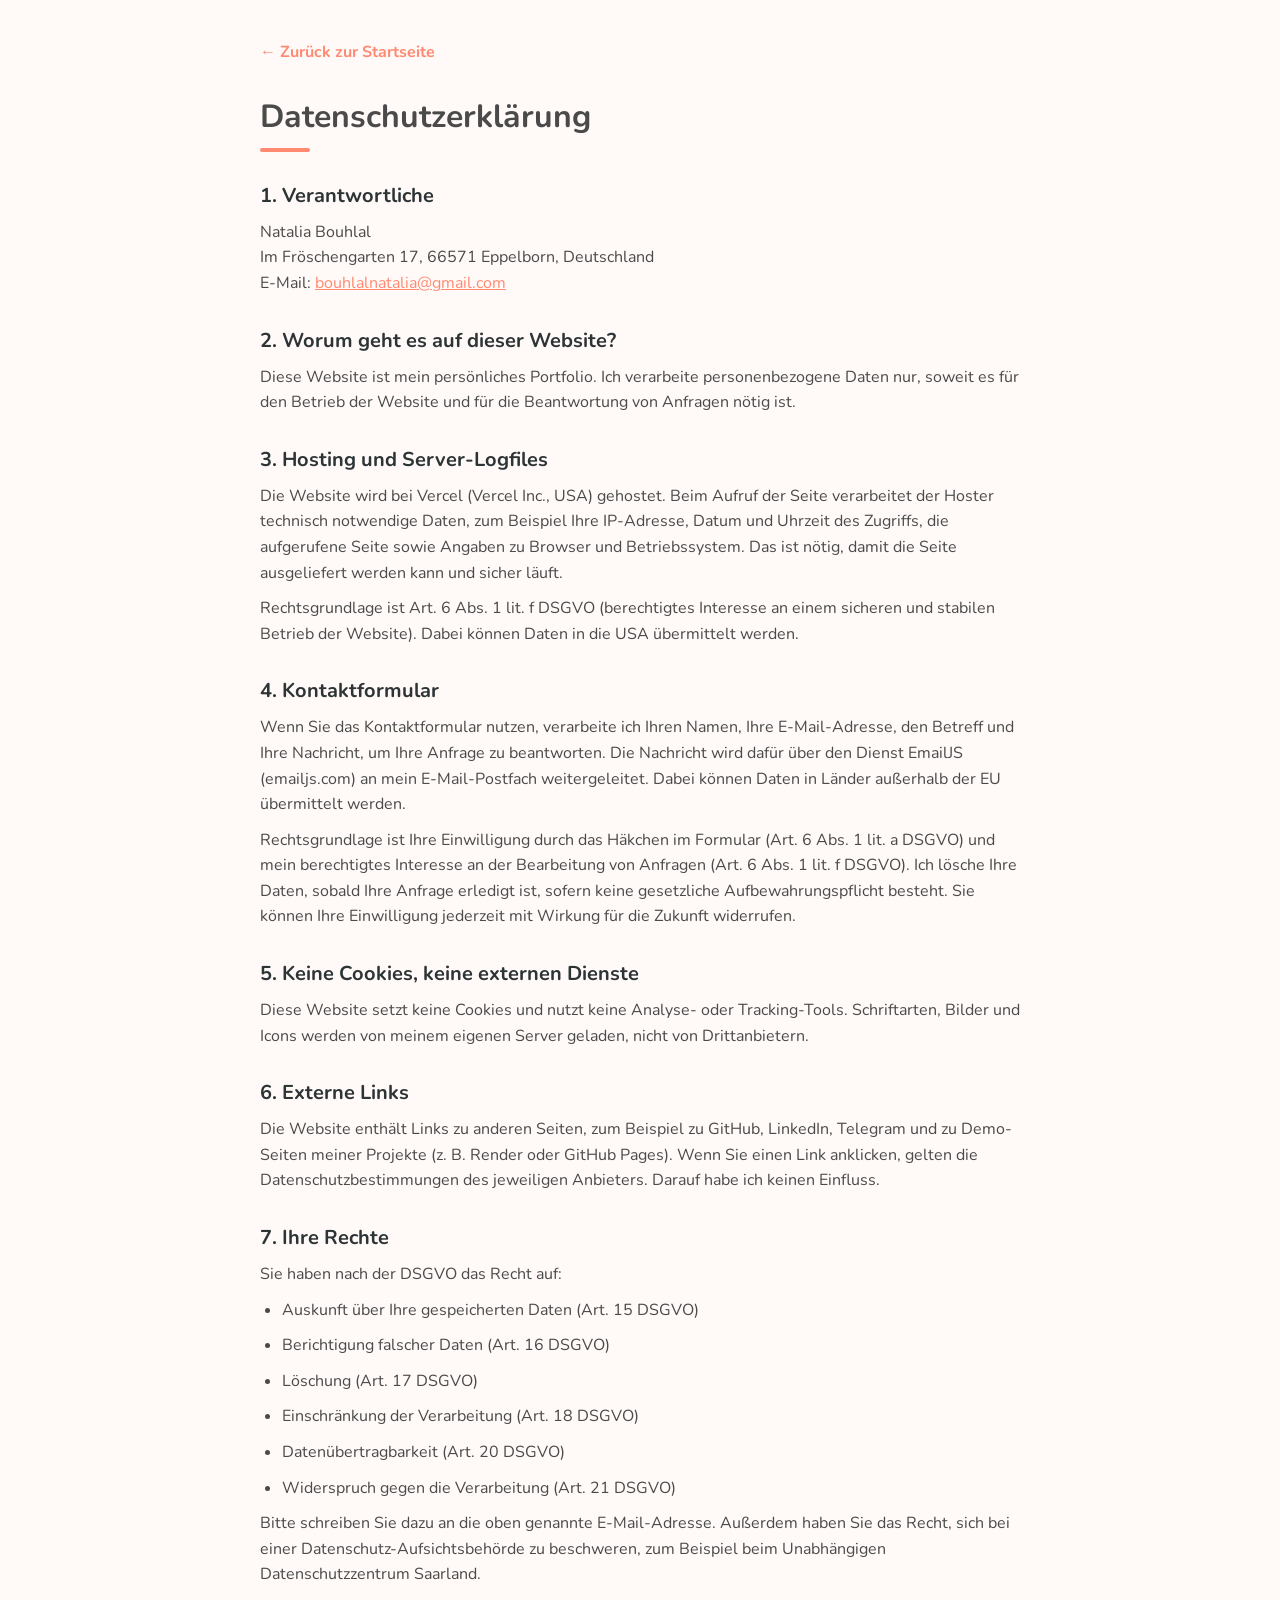
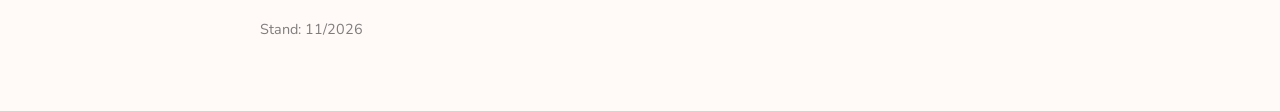
==== commit 27e69bce: "Update legal pages" ====
--- a/datenschutz.html
+++ b/datenschutz.html
@@ -3,10 +3,11 @@
 
 <head>
   <meta charset="UTF-8">
+  <meta name="robots" content="noindex, nofollow">
   <meta name="viewport" content="width=device-width, initial-scale=1.0">
   <title>Datenschutzerklärung | Natalia Bouhlal</title>
   <meta name="description" content="Datenschutzerklärung der Portfolio-Website von Natalia Bouhlal.">
-  <link rel="icon" type="image/svg+xml" href="favicon.svg">
+  <link rel="icon" href="favicon.ico" type="image/x-icon">
   <link rel="stylesheet" href="style.css">
 </head>
 
@@ -15,6 +16,17 @@
     <a class="legal-back" href="index.html">← Zurück zur Startseite</a>
 
     <h1>Datenschutzerklärung</h1>
+
+    <!--
+      ENTWURF: Dieser Text beschreibt, was die Seite technisch tut.
+      Bitte vor der Veröffentlichung mit einem Datenschutz-Generator
+      (z. B. eRecht24) abgleichen und prüfen, besonders:
+        - Abschnitt "Hosting" (Vertrag mit Vercel, Datenübermittlung in die USA)
+        - Abschnitt "Kontaktformular" (Rechtsgrundlage, Löschfristen, EmailJS)
+        - Name und Anschrift der zuständigen Aufsichtsbehörde
+      Abschnitt "Keine Cookies, keine externen Dienste" stimmt nur, wenn die
+      Schriftdateien im Ordner fonts/ liegen (siehe fonts/README.txt).
+    -->
 
     <h2>1. Verantwortliche</h2>
     <p>
@@ -57,7 +69,8 @@
 
     <h2>5. Keine Cookies, keine externen Dienste</h2>
     <p>
-      Diese Website setzt keine Cookies und nutzt keine Analyse- oder Tracking-Tools. Die Schriftart (Nunito), Bilder und Icons werden direkt mit der Website ausgeliefert und nicht über externe Dienste wie Google Fonts nachgeladen. Hinweise zum Hosting über Vercel sowie zur Nachrichtenübermittlung über EmailJS finden Sie in den entsprechenden Abschnitten dieser Datenschutzerklärung.
+      Diese Website setzt keine Cookies und nutzt keine Analyse- oder Tracking-Tools. Schriftarten, Bilder und Icons
+      werden von meinem eigenen Server geladen, nicht von Drittanbietern.
     </p>
 
     <h2>6. Externe Links</h2>
@@ -86,4 +99,4 @@
   </main>
 </body>
 
-</html>+</html>
